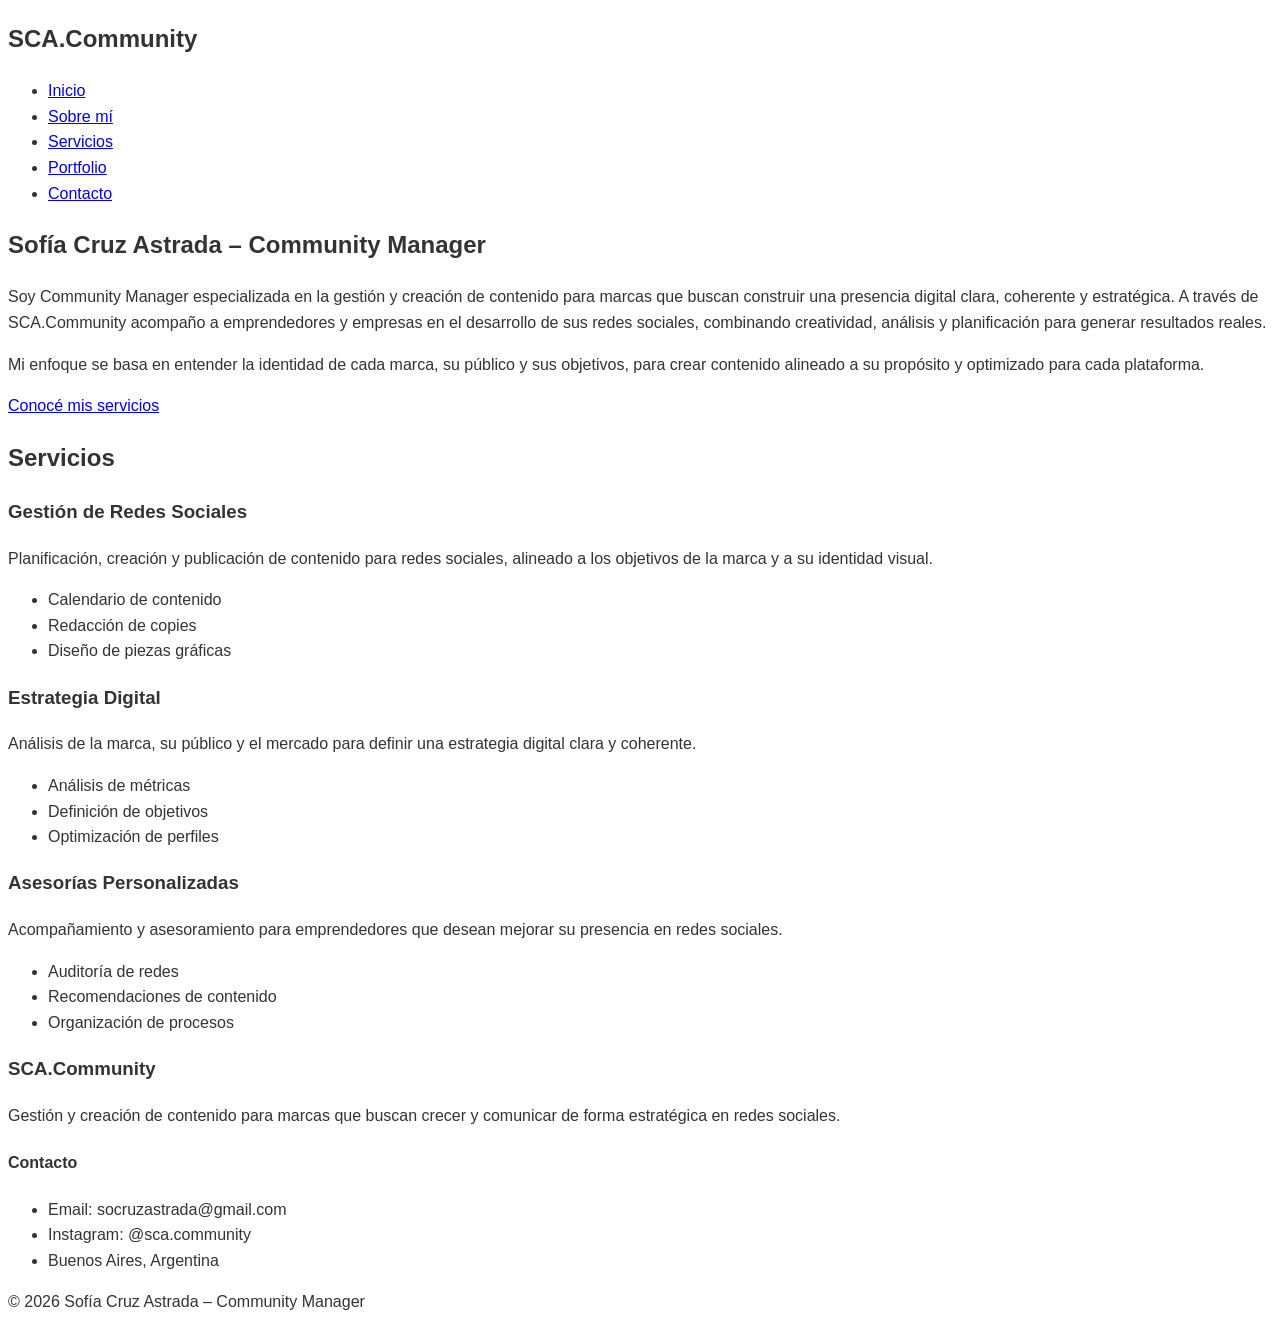
==== index.html @ a54b0c0a "Add files via upload" ====
<!DOCTYPE html>
<html lang="es">
<head>
    <meta charset="UTF-8">
    <title>SCA.Community | Inicio</title>

    <!-- Reset CSS -->
    <link rel="stylesheet" href="css/reset.css">

    <!-- Estilos principales -->
    <link rel="stylesheet" href="css/styles.css">
</head>

<body>

<!--
PreEntrega 1 – Desarrollo Web
Portfolio profesional – SCA.Community
Alumna: Sofía Cruz Astrada
-->

<header>
    <div class="logo">
        <h2>SCA.Community</h2>
    </div>

    <nav>
        <ul class="menu">
            <li><a href="index.html">Inicio</a></li>
            <li><a href="pages/sobre-mi.html">Sobre mí</a></li>
            <li><a href="pages/servicios.html">Servicios</a></li>
            <li><a href="pages/portfolio.html">Portfolio</a></li>
            <li><a href="pages/contacto.html">Contacto</a></li>
        </ul>
    </nav>
</header>

<main>

    <section class="intro">
        <h1>Sofía Cruz Astrada – Community Manager</h1>

        <p>
            Soy Community Manager especializada en la gestión y creación de contenido para marcas
            que buscan construir una presencia digital clara, coherente y estratégica.
            A través de SCA.Community acompaño a emprendedores y empresas en el desarrollo
            de sus redes sociales, combinando creatividad, análisis y planificación
            para generar resultados reales.
        </p>

        <p>
            Mi enfoque se basa en entender la identidad de cada marca, su público y sus objetivos,
            para crear contenido alineado a su propósito y optimizado para cada plataforma.
        </p>

        <a href="pages/servicios.html" class="btn-principal">Conocé mis servicios</a>
    </section>

    <section class="servicios">
        <h2>Servicios</h2>

        <article class="servicio">
            <h3>Gestión de Redes Sociales</h3>
            <p>
                Planificación, creación y publicación de contenido para redes sociales,
                alineado a los objetivos de la marca y a su identidad visual.
            </p>
            <ul>
                <li>Calendario de contenido</li>
                <li>Redacción de copies</li>
                <li>Diseño de piezas gráficas</li>
            </ul>
        </article>

        <article class="servicio">
            <h3>Estrategia Digital</h3>
            <p>
                Análisis de la marca, su público y el mercado para definir una estrategia
                digital clara y coherente.
            </p>
            <ul>
                <li>Análisis de métricas</li>
                <li>Definición de objetivos</li>
                <li>Optimización de perfiles</li>
            </ul>
        </article>

        <article class="servicio">
            <h3>Asesorías Personalizadas</h3>
            <p>
                Acompañamiento y asesoramiento para emprendedores que desean mejorar
                su presencia en redes sociales.
            </p>
            <ul>
                <li>Auditoría de redes</li>
                <li>Recomendaciones de contenido</li>
                <li>Organización de procesos</li>
            </ul>
        </article>
    </section>

</main>

<footer>
    <div class="footer-info">
        <h3>SCA.Community</h3>
        <p>
            Gestión y creación de contenido para marcas que buscan crecer
            y comunicar de forma estratégica en redes sociales.
        </p>
    </div>

    <div class="footer-contacto">
        <h4>Contacto</h4>
        <ul>
            <li>Email: socruzastrada@gmail.com</li>
            <li>Instagram: @sca.community</li>
            <li>Buenos Aires, Argentina</li>
        </ul>
    </div>

    <div class="footer-copy">
        <p>© 2026 Sofía Cruz Astrada – Community Manager</p>
    </div>
</footer>

</body>
</html>
---- css/styles.css ----
/* =====================================
   VARIABLES
===================================== */
:root {
  --sca-bg: hsl(30, 35%, 88%);
  --sca-primary: hsl(290, 52%, 53%);
  --sca-dark: #111111;
  --sca-text: #333333;
  --sca-muted: #555555;

  --radius: 16px;
}

/* =====================================
   BASE
===================================== */
body {
  font-family: Arial, Helvetica, sans-serif;
  color: var(--sca-text);
  background-color: #ffffff;
  line-height: 1.6;
}

img {
  max-width: 100%;
  height: auto;
  display: block;
}

/* =====================================
   NAVBAR (Bootstrap personalizado)
===================================== */
.navbar {
  background-color: var(--sca-primary);
  padding: 16px 0;
}

.navbar .navbar-brand,
.navbar .nav-link {
  color: #111111;
}

.navbar .nav-link:hover {
  text-decoration: underline;
}

.navbar .nav-link.active {
  font-weight: 700;
  text-decoration: underline;
}

/* Botón hamburguesa visible */
.navbar-toggler {
  border: 1px solid rgba(0, 0, 0, 0.3);
}

.navbar-toggler-icon {
  filter: invert(1);
}

/* =====================================
   BOTONES
===================================== */
.btn-primary {
  --bs-btn-bg: #111111;
  --bs-btn-border-color: #111111;
  --bs-btn-hover-bg: #000000;
  --bs-btn-hover-border-color: #000000;
}

/* =====================================
   SECCIONES GENERALES
===================================== */
.section {
  padding: 60px 0;
}

.section--alt {
  background-color: var(--sca-bg);
}

.section__title {
  font-size: clamp(28px, 3vw, 40px);
  margin-bottom: 16px;
}

/* =====================================
   HERO (HOME)
===================================== */
.hero {
  background-color: var(--sca-bg);
  padding: 80px 0;
}

.hero__title {
  font-size: clamp(30px, 3vw, 44px);
  margin-bottom: 16px;
  color: #222222;
}

.hero__text {
  color: var(--sca-muted);
  margin-bottom: 14px;
}

.hero__card {
  background-color: #ffffff;
  border-radius: var(--radius);
  padding: 20px;
  box-shadow: 0 10px 24px rgba(0, 0, 0, 0.06);
  border: 1px solid rgba(0, 0, 0, 0.06);
}

/* =====================================
   CARDS (Servicios + Portfolio)
===================================== */
.service-card {
  border-radius: var(--radius);
  border: 1px solid rgba(0, 0, 0, 0.06);
  box-shadow: 0 10px 24px rgba(0, 0, 0, 0.06);
  transition: transform 0.2s ease, box-shadow 0.2s ease;
}

.service-card:hover {
  transform: translateY(-4px);
  box-shadow: 0 16px 32px rgba(0, 0, 0, 0.1);
}

/* Links utilitarios */
.link-arrow {
  text-decoration: none;
  font-weight: 600;
  color: var(--sca-dark);
}

.link-arrow:hover {
  text-decoration: underline;
}

/* =====================================
   FORMULARIO
===================================== */
form.card {
  border-radius: var(--radius);
}

.form-control:focus {
  border-color: var(--sca-primary);
  box-shadow: 0 0 0 0.2rem rgba(182, 94, 214, 0.25);
}

/* =====================================
   FOOTER
===================================== */
.site-footer {
  background-color: var(--sca-bg);
  padding: 40px 0;
  margin-top: 40px;
}

.site-footer p,
.site-footer li {
  color: var(--sca-muted);
}

.site-footer hr {
  border-color: rgba(0, 0, 0, 0.1);
}

/* =====================================
   RESPONSIVE
===================================== */
@media (max-width: 768px) {
  .hero {
    padding: 60px 0;
  }

  .section {
    padding: 50px 0;
  }
}
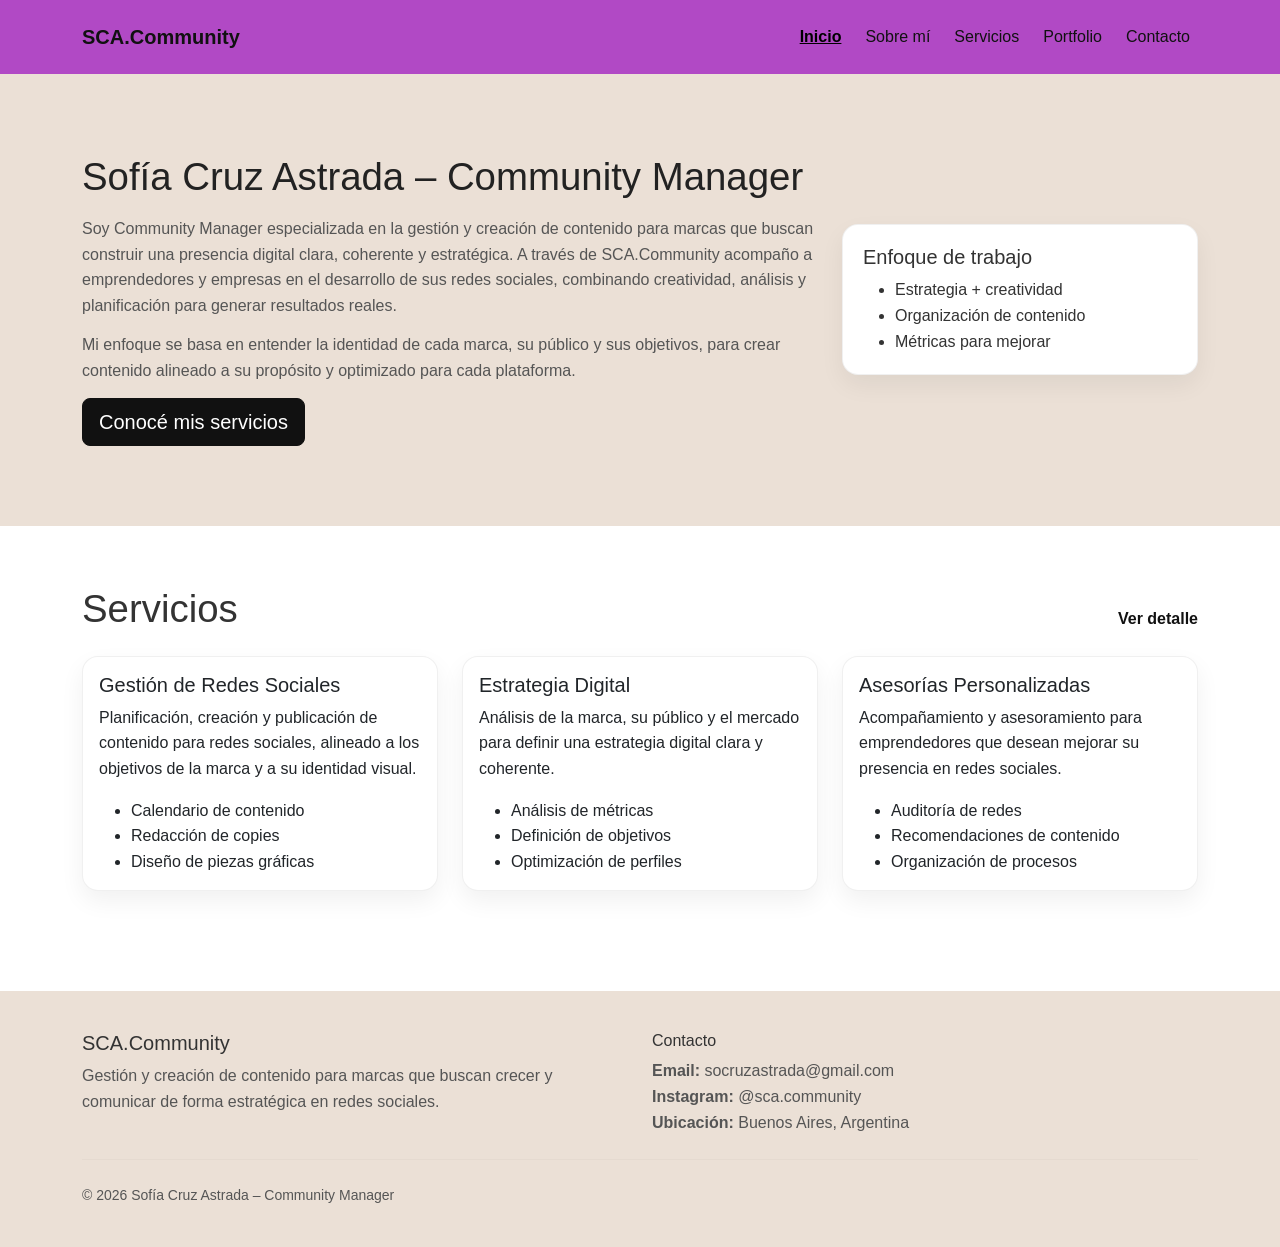
==== commit 92fe02c7: "Entrega final PreEntrega 3 Entrega final PreEntrega 3 - SCSS + responsive + mejoras layout" ====
--- a/index.html
+++ b/index.html
@@ -1,128 +1,191 @@
 <!DOCTYPE html>
 <html lang="es">
 <head>
-    <meta charset="UTF-8">
-    <title>SCA.Community | Inicio</title>
+  <meta charset="UTF-8" />
+  <meta name="viewport" content="width=device-width, initial-scale=1.0" />
+  <title>SCA.Community | Inicio</title>
 
-    <!-- Reset CSS -->
-    <link rel="stylesheet" href="css/reset.css">
+  <!-- Bootstrap CSS (CDN) -->
+  <link
+    href="https://cdn.jsdelivr.net/npm/bootstrap@5.3.3/dist/css/bootstrap.min.css"
+    rel="stylesheet"
+  />
 
-    <!-- Estilos principales -->
-    <link rel="stylesheet" href="css/styles.css">
+  <!-- Reset + Estilos -->
+  <link rel="stylesheet" href="css/reset.css" />
+  <link rel="stylesheet" href="css/styles.css" />
 </head>
 
 <body>
+  <!--
+    PreEntrega 2 – Desarrollo Web
+    Portfolio profesional – SCA.Community
+    Alumna: Sofía Cruz Astrada
+  -->
 
-<!--
-PreEntrega 1 – Desarrollo Web
-Portfolio profesional – SCA.Community
-Alumna: Sofía Cruz Astrada
--->
+  <header class="site-header">
+    <nav class="navbar navbar-expand-lg">
+      <div class="container">
+        <a class="navbar-brand fw-semibold" href="index.html">SCA.Community</a>
 
-<header>
-    <div class="logo">
-        <h2>SCA.Community</h2>
-    </div>
+        <button
+          class="navbar-toggler"
+          type="button"
+          data-bs-toggle="collapse"
+          data-bs-target="#mainNav"
+          aria-controls="mainNav"
+          aria-expanded="false"
+          aria-label="Abrir menú"
+        >
+          <span class="navbar-toggler-icon"></span>
+        </button>
 
-    <nav>
-        <ul class="menu">
-            <li><a href="index.html">Inicio</a></li>
-            <li><a href="pages/sobre-mi.html">Sobre mí</a></li>
-            <li><a href="pages/servicios.html">Servicios</a></li>
-            <li><a href="pages/portfolio.html">Portfolio</a></li>
-            <li><a href="pages/contacto.html">Contacto</a></li>
-        </ul>
+        <div class="collapse navbar-collapse" id="mainNav">
+          <ul class="navbar-nav ms-auto gap-lg-2">
+            <li class="nav-item"><a class="nav-link active" href="index.html">Inicio</a></li>
+            <li class="nav-item"><a class="nav-link" href="pages/sobre-mi.html">Sobre mí</a></li>
+            <li class="nav-item"><a class="nav-link" href="pages/servicios.html">Servicios</a></li>
+            <li class="nav-item"><a class="nav-link" href="pages/portfolio.html">Portfolio</a></li>
+            <li class="nav-item"><a class="nav-link" href="pages/contacto.html">Contacto</a></li>
+          </ul>
+        </div>
+      </div>
     </nav>
-</header>
+  </header>
 
-<main>
+  <main>
+    <!-- HERO / INTRO -->
+    <section class="hero">
+      <div class="container">
+        <div class="row align-items-center g-4">
+          <div class="col-12 col-lg-8">
+            <h1 class="hero__title">Sofía Cruz Astrada – Community Manager</h1>
 
-    <section class="intro">
-        <h1>Sofía Cruz Astrada – Community Manager</h1>
+            <p class="hero__text">
+              Soy Community Manager especializada en la gestión y creación de contenido para marcas
+              que buscan construir una presencia digital clara, coherente y estratégica.
+              A través de SCA.Community acompaño a emprendedores y empresas en el desarrollo
+              de sus redes sociales, combinando creatividad, análisis y planificación
+              para generar resultados reales.
+            </p>
 
-        <p>
-            Soy Community Manager especializada en la gestión y creación de contenido para marcas
-            que buscan construir una presencia digital clara, coherente y estratégica.
-            A través de SCA.Community acompaño a emprendedores y empresas en el desarrollo
-            de sus redes sociales, combinando creatividad, análisis y planificación
-            para generar resultados reales.
-        </p>
+            <p class="hero__text">
+              Mi enfoque se basa en entender la identidad de cada marca, su público y sus objetivos,
+              para crear contenido alineado a su propósito y optimizado para cada plataforma.
+            </p>
 
-        <p>
-            Mi enfoque se basa en entender la identidad de cada marca, su público y sus objetivos,
-            para crear contenido alineado a su propósito y optimizado para cada plataforma.
-        </p>
+            <a class="btn btn-primary btn-lg" href="pages/servicios.html">
+              Conocé mis servicios
+            </a>
+          </div>
 
-        <a href="pages/servicios.html" class="btn-principal">Conocé mis servicios</a>
+          <div class="col-12 col-lg-4">
+            <!-- Si sumás una imagen en el futuro, acordate del alt obligatorio -->
+            <!-- <img src="img/hero.jpg" alt="Sofía Cruz Astrada trabajando en estrategia de redes sociales" class="img-fluid rounded-4 shadow-sm"> -->
+            <div class="hero__card">
+              <h2 class="h5 mb-2">Enfoque de trabajo</h2>
+              <ul class="mb-0">
+                <li>Estrategia + creatividad</li>
+                <li>Organización de contenido</li>
+                <li>Métricas para mejorar</li>
+              </ul>
+            </div>
+          </div>
+        </div>
+      </div>
     </section>
 
-    <section class="servicios">
-        <h2>Servicios</h2>
+    <!-- SERVICIOS -->
+    <section class="section">
+      <div class="container">
+        <div class="d-flex align-items-end justify-content-between gap-3 flex-wrap mb-4">
+          <h2 class="section__title mb-0">Servicios</h2>
+          <a class="link-arrow" href="pages/servicios.html">Ver detalle</a>
+        </div>
 
-        <article class="servicio">
-            <h3>Gestión de Redes Sociales</h3>
-            <p>
-                Planificación, creación y publicación de contenido para redes sociales,
-                alineado a los objetivos de la marca y a su identidad visual.
-            </p>
-            <ul>
-                <li>Calendario de contenido</li>
-                <li>Redacción de copies</li>
-                <li>Diseño de piezas gráficas</li>
-            </ul>
-        </article>
+        <div class="row g-4">
+          <div class="col-12 col-md-6 col-lg-4">
+            <article class="card h-100 service-card">
+              <div class="card-body">
+                <h3 class="h5">Gestión de Redes Sociales</h3>
+                <p>
+                  Planificación, creación y publicación de contenido para redes sociales,
+                  alineado a los objetivos de la marca y a su identidad visual.
+                </p>
+                <ul class="mb-0">
+                  <li>Calendario de contenido</li>
+                  <li>Redacción de copies</li>
+                  <li>Diseño de piezas gráficas</li>
+                </ul>
+              </div>
+            </article>
+          </div>
 
-        <article class="servicio">
-            <h3>Estrategia Digital</h3>
-            <p>
-                Análisis de la marca, su público y el mercado para definir una estrategia
-                digital clara y coherente.
-            </p>
-            <ul>
-                <li>Análisis de métricas</li>
-                <li>Definición de objetivos</li>
-                <li>Optimización de perfiles</li>
-            </ul>
-        </article>
+          <div class="col-12 col-md-6 col-lg-4">
+            <article class="card h-100 service-card">
+              <div class="card-body">
+                <h3 class="h5">Estrategia Digital</h3>
+                <p>
+                  Análisis de la marca, su público y el mercado para definir una estrategia
+                  digital clara y coherente.
+                </p>
+                <ul class="mb-0">
+                  <li>Análisis de métricas</li>
+                  <li>Definición de objetivos</li>
+                  <li>Optimización de perfiles</li>
+                </ul>
+              </div>
+            </article>
+          </div>
 
-        <article class="servicio">
-            <h3>Asesorías Personalizadas</h3>
-            <p>
-                Acompañamiento y asesoramiento para emprendedores que desean mejorar
-                su presencia en redes sociales.
-            </p>
-            <ul>
-                <li>Auditoría de redes</li>
-                <li>Recomendaciones de contenido</li>
-                <li>Organización de procesos</li>
-            </ul>
-        </article>
+          <div class="col-12 col-md-6 col-lg-4">
+            <article class="card h-100 service-card">
+              <div class="card-body">
+                <h3 class="h5">Asesorías Personalizadas</h3>
+                <p>
+                  Acompañamiento y asesoramiento para emprendedores que desean mejorar
+                  su presencia en redes sociales.
+                </p>
+                <ul class="mb-0">
+                  <li>Auditoría de redes</li>
+                  <li>Recomendaciones de contenido</li>
+                  <li>Organización de procesos</li>
+                </ul>
+              </div>
+            </article>
+          </div>
+        </div>
+      </div>
     </section>
+  </main>
 
-</main>
-
-<footer>
-    <div class="footer-info">
-        <h3>SCA.Community</h3>
-        <p>
+  <footer class="site-footer">
+    <div class="container">
+      <div class="row g-4">
+        <div class="col-12 col-lg-6">
+          <h3 class="h5 mb-2">SCA.Community</h3>
+          <p class="mb-0">
             Gestión y creación de contenido para marcas que buscan crecer
             y comunicar de forma estratégica en redes sociales.
-        </p>
+          </p>
+        </div>
+
+        <div class="col-12 col-lg-6">
+          <h4 class="h6 mb-2">Contacto</h4>
+          <ul class="list-unstyled mb-0">
+            <li><span class="fw-semibold">Email:</span> socruzastrada@gmail.com</li>
+            <li><span class="fw-semibold">Instagram:</span> @sca.community</li>
+            <li><span class="fw-semibold">Ubicación:</span> Buenos Aires, Argentina</li>
+          </ul>
+        </div>
+      </div>
+
+      <hr class="my-4" />
+      <p class="mb-0 small">© 2026 Sofía Cruz Astrada – Community Manager</p>
     </div>
+  </footer>
 
-    <div class="footer-contacto">
-        <h4>Contacto</h4>
-        <ul>
-            <li>Email: socruzastrada@gmail.com</li>
-            <li>Instagram: @sca.community</li>
-            <li>Buenos Aires, Argentina</li>
-        </ul>
-    </div>
-
-    <div class="footer-copy">
-        <p>© 2026 Sofía Cruz Astrada – Community Manager</p>
-    </div>
-</footer>
-
+  <!-- Bootstrap JS (CDN) -->
+  <script src="https://cdn.jsdelivr.net/npm/bootstrap@5.3.3/dist/js/bootstrap.bundle.min.js"></script>
 </body>
-</html>
+</html>
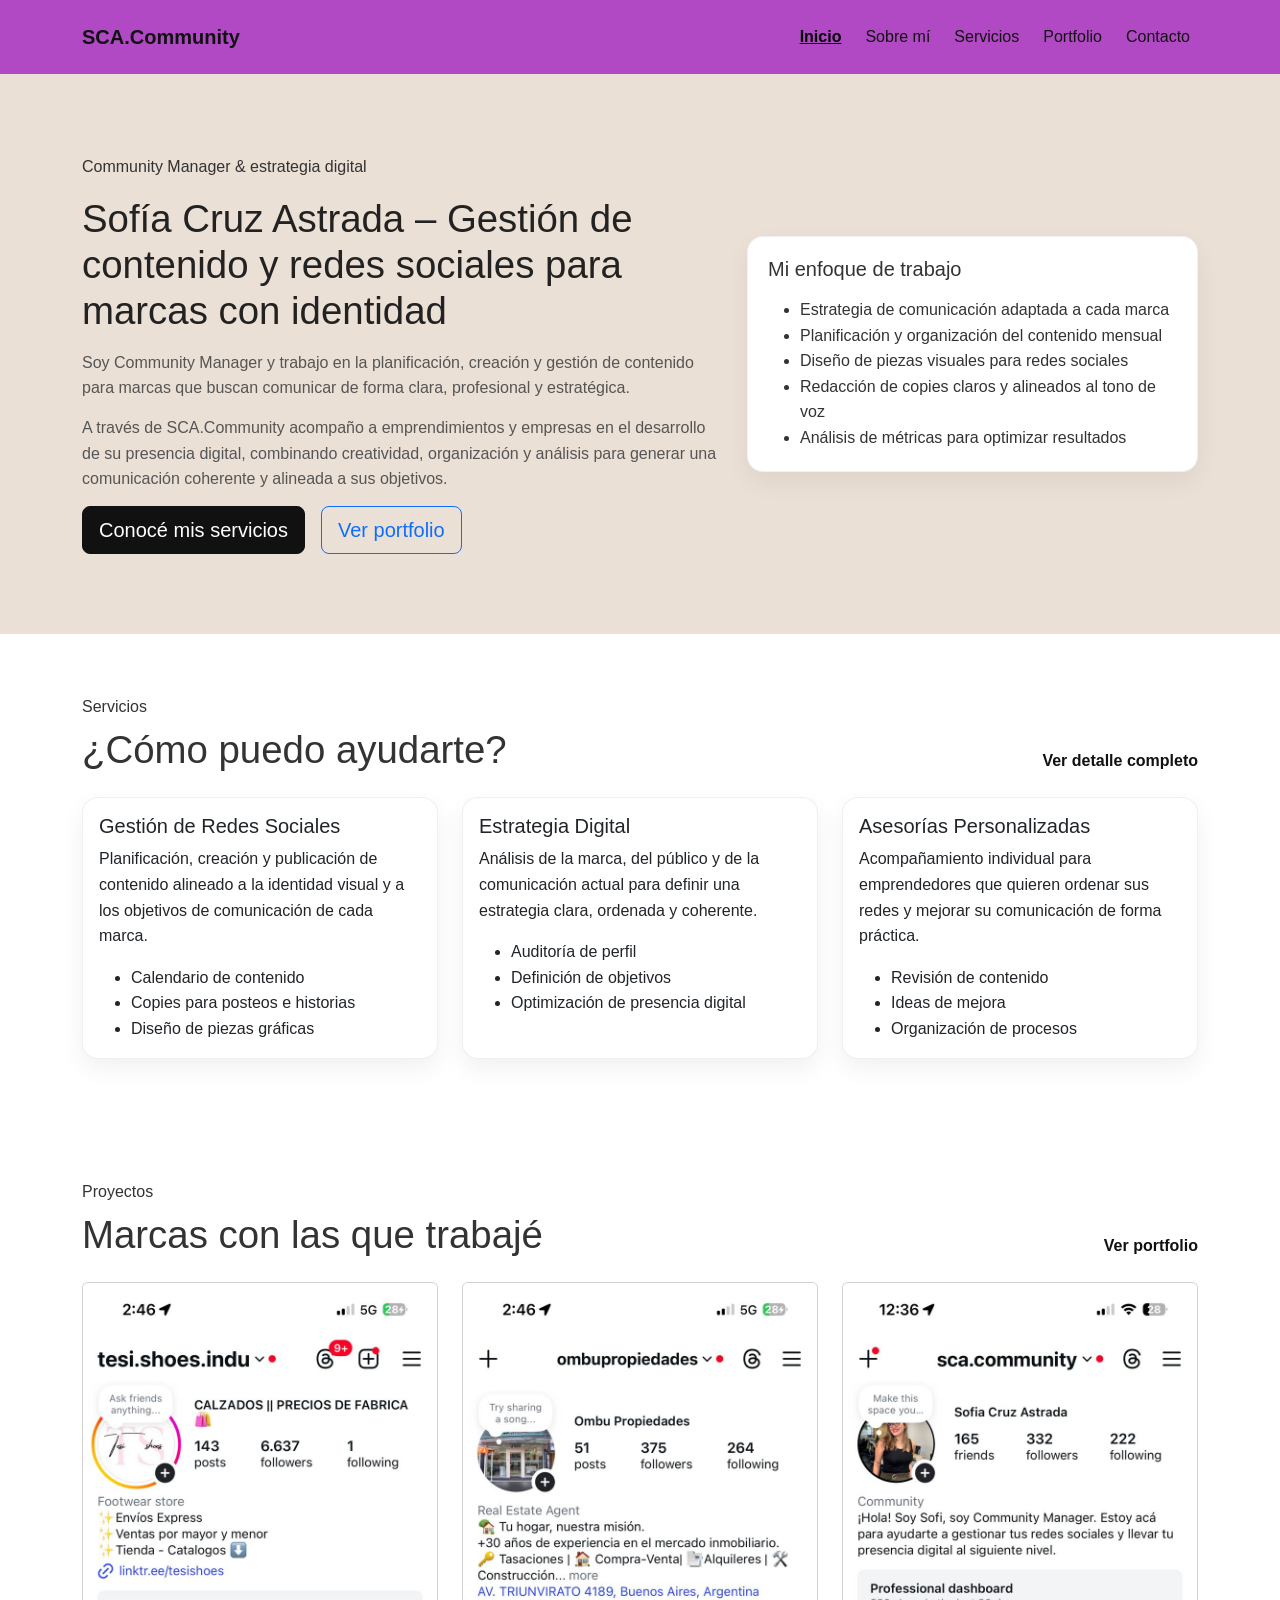
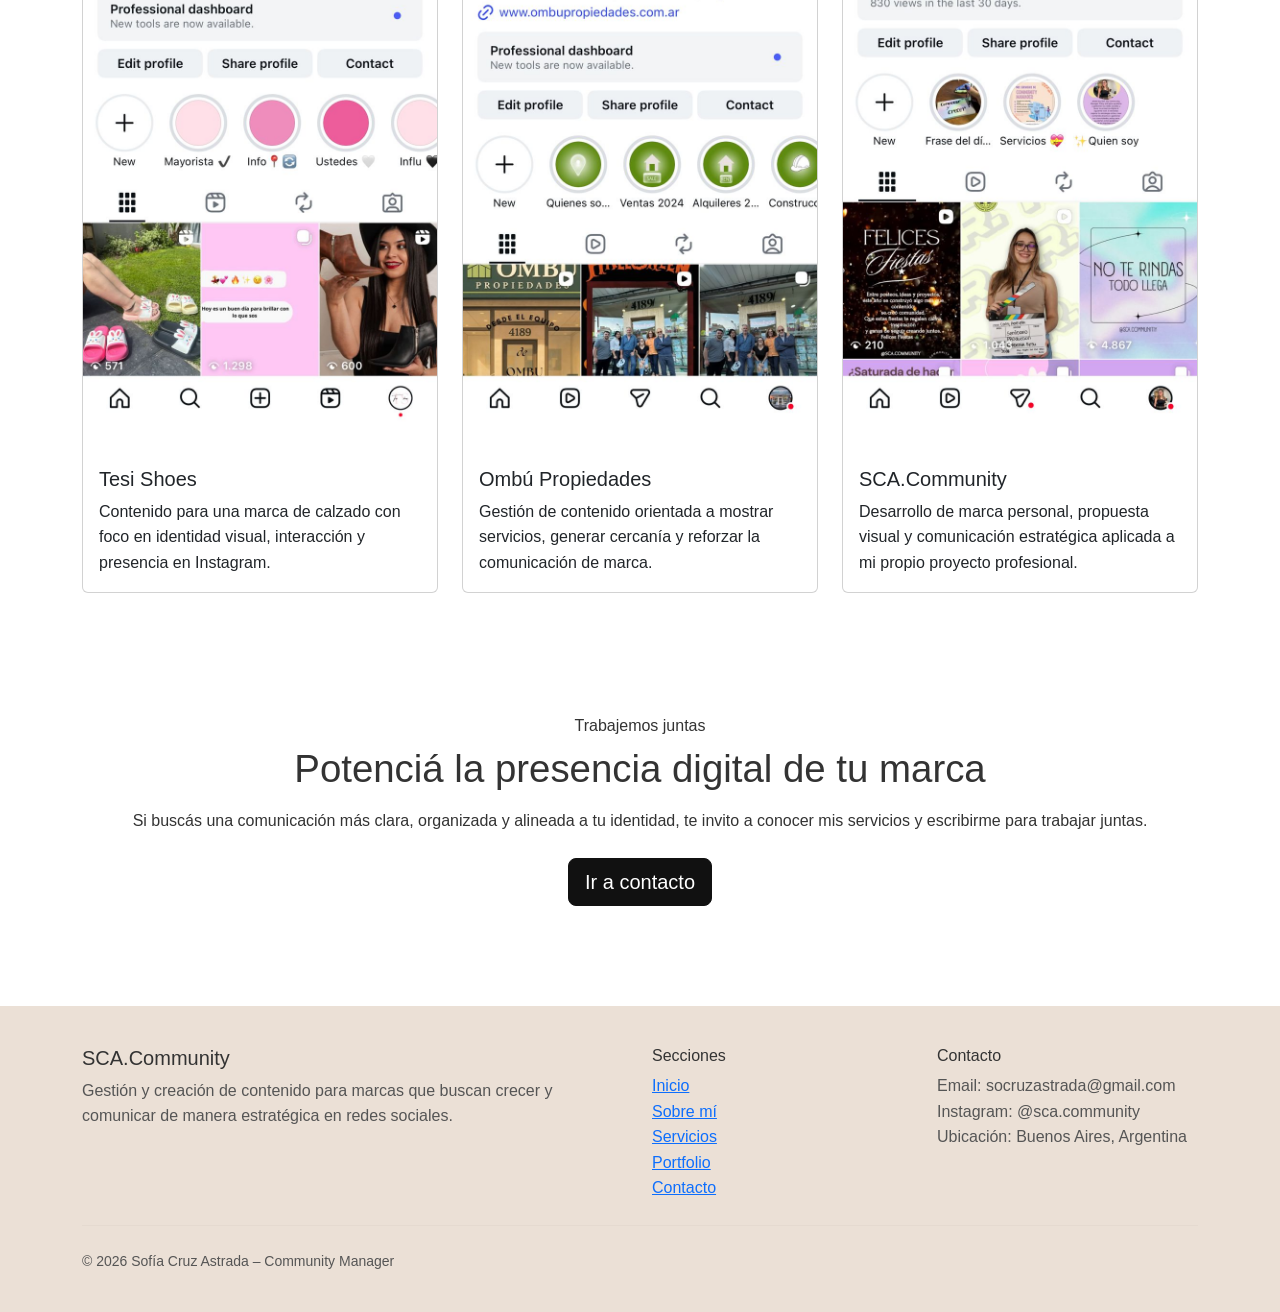
==== commit 6298d3ac: "REENTREGA - Corrección uso de SASS REENTREGA - Corrección uso de SASS" ====
--- a/index.html
+++ b/index.html
@@ -3,26 +3,23 @@
 <head>
   <meta charset="UTF-8" />
   <meta name="viewport" content="width=device-width, initial-scale=1.0" />
+  <meta
+    name="description"
+    content="SCA.Community - Portfolio profesional de Sofía Cruz Astrada, Community Manager especializada en estrategia, contenido y gestión de redes sociales."
+  />
   <title>SCA.Community | Inicio</title>
 
-  <!-- Bootstrap CSS (CDN) -->
+  <!-- Bootstrap CSS -->
   <link
     href="https://cdn.jsdelivr.net/npm/bootstrap@5.3.3/dist/css/bootstrap.min.css"
     rel="stylesheet"
   />
 
-  <!-- Reset + Estilos -->
-  <link rel="stylesheet" href="css/reset.css" />
+  <!-- CSS compilado desde SCSS -->
   <link rel="stylesheet" href="css/styles.css" />
 </head>
 
 <body>
-  <!--
-    PreEntrega 2 – Desarrollo Web
-    Portfolio profesional – SCA.Community
-    Alumna: Sofía Cruz Astrada
-  -->
-
   <header class="site-header">
     <nav class="navbar navbar-expand-lg">
       <div class="container">
@@ -35,18 +32,28 @@
           data-bs-target="#mainNav"
           aria-controls="mainNav"
           aria-expanded="false"
-          aria-label="Abrir menú"
+          aria-label="Abrir menú de navegación"
         >
           <span class="navbar-toggler-icon"></span>
         </button>
 
         <div class="collapse navbar-collapse" id="mainNav">
           <ul class="navbar-nav ms-auto gap-lg-2">
-            <li class="nav-item"><a class="nav-link active" href="index.html">Inicio</a></li>
-            <li class="nav-item"><a class="nav-link" href="pages/sobre-mi.html">Sobre mí</a></li>
-            <li class="nav-item"><a class="nav-link" href="pages/servicios.html">Servicios</a></li>
-            <li class="nav-item"><a class="nav-link" href="pages/portfolio.html">Portfolio</a></li>
-            <li class="nav-item"><a class="nav-link" href="pages/contacto.html">Contacto</a></li>
+            <li class="nav-item">
+              <a class="nav-link active" href="index.html">Inicio</a>
+            </li>
+            <li class="nav-item">
+              <a class="nav-link" href="pages/sobre-mi.html">Sobre mí</a>
+            </li>
+            <li class="nav-item">
+              <a class="nav-link" href="pages/servicios.html">Servicios</a>
+            </li>
+            <li class="nav-item">
+              <a class="nav-link" href="pages/portfolio.html">Portfolio</a>
+            </li>
+            <li class="nav-item">
+              <a class="nav-link" href="pages/contacto.html">Contacto</a>
+            </li>
           </ul>
         </div>
       </div>
@@ -54,40 +61,49 @@
   </header>
 
   <main>
-    <!-- HERO / INTRO -->
+    <!-- HERO -->
     <section class="hero">
       <div class="container">
         <div class="row align-items-center g-4">
-          <div class="col-12 col-lg-8">
-            <h1 class="hero__title">Sofía Cruz Astrada – Community Manager</h1>
-
-            <p class="hero__text">
-              Soy Community Manager especializada en la gestión y creación de contenido para marcas
-              que buscan construir una presencia digital clara, coherente y estratégica.
-              A través de SCA.Community acompaño a emprendedores y empresas en el desarrollo
-              de sus redes sociales, combinando creatividad, análisis y planificación
-              para generar resultados reales.
-            </p>
-
-            <p class="hero__text">
-              Mi enfoque se basa en entender la identidad de cada marca, su público y sus objetivos,
-              para crear contenido alineado a su propósito y optimizado para cada plataforma.
-            </p>
-
-            <a class="btn btn-primary btn-lg" href="pages/servicios.html">
-              Conocé mis servicios
-            </a>
-          </div>
-
-          <div class="col-12 col-lg-4">
-            <!-- Si sumás una imagen en el futuro, acordate del alt obligatorio -->
-            <!-- <img src="img/hero.jpg" alt="Sofía Cruz Astrada trabajando en estrategia de redes sociales" class="img-fluid rounded-4 shadow-sm"> -->
+          <div class="col-12 col-lg-7">
+            <div class="hero__content">
+              <p class="hero__eyebrow">Community Manager & estrategia digital</p>
+
+              <h1 class="hero__title">
+                Sofía Cruz Astrada – Gestión de contenido y redes sociales para marcas con identidad
+              </h1>
+
+              <p class="hero__text">
+                Soy Community Manager y trabajo en la planificación, creación y gestión de contenido
+                para marcas que buscan comunicar de forma clara, profesional y estratégica.
+              </p>
+
+              <p class="hero__text">
+                A través de SCA.Community acompaño a emprendimientos y empresas en el desarrollo de
+                su presencia digital, combinando creatividad, organización y análisis para generar
+                una comunicación coherente y alineada a sus objetivos.
+              </p>
+
+              <div class="hero__actions d-flex flex-wrap gap-3">
+                <a class="btn btn-primary btn-lg" href="pages/servicios.html">
+                  Conocé mis servicios
+                </a>
+                <a class="btn btn-outline-primary btn-lg" href="pages/portfolio.html">
+                  Ver portfolio
+                </a>
+              </div>
+            </div>
+          </div>
+
+          <div class="col-12 col-lg-5">
             <div class="hero__card">
-              <h2 class="h5 mb-2">Enfoque de trabajo</h2>
-              <ul class="mb-0">
-                <li>Estrategia + creatividad</li>
-                <li>Organización de contenido</li>
-                <li>Métricas para mejorar</li>
+              <h2 class="h5 mb-3">Mi enfoque de trabajo</h2>
+              <ul class="hero__list mb-0">
+                <li>Estrategia de comunicación adaptada a cada marca</li>
+                <li>Planificación y organización del contenido mensual</li>
+                <li>Diseño de piezas visuales para redes sociales</li>
+                <li>Redacción de copies claros y alineados al tono de voz</li>
+                <li>Análisis de métricas para optimizar resultados</li>
               </ul>
             </div>
           </div>
@@ -95,26 +111,29 @@
       </div>
     </section>
 
-    <!-- SERVICIOS -->
-    <section class="section">
+    <!-- SERVICIOS DESTACADOS -->
+    <section class="section services-section">
       <div class="container">
         <div class="d-flex align-items-end justify-content-between gap-3 flex-wrap mb-4">
-          <h2 class="section__title mb-0">Servicios</h2>
-          <a class="link-arrow" href="pages/servicios.html">Ver detalle</a>
-        </div>
-
-        <div class="row g-4">
+          <div>
+            <p class="section__eyebrow mb-2">Servicios</p>
+            <h2 class="section__title mb-0">¿Cómo puedo ayudarte?</h2>
+          </div>
+          <a class="link-arrow" href="pages/servicios.html">Ver detalle completo</a>
+        </div>
+
+        <div class="row g-4 services-grid">
           <div class="col-12 col-md-6 col-lg-4">
             <article class="card h-100 service-card">
               <div class="card-body">
                 <h3 class="h5">Gestión de Redes Sociales</h3>
                 <p>
-                  Planificación, creación y publicación de contenido para redes sociales,
-                  alineado a los objetivos de la marca y a su identidad visual.
+                  Planificación, creación y publicación de contenido alineado a la identidad visual
+                  y a los objetivos de comunicación de cada marca.
                 </p>
                 <ul class="mb-0">
                   <li>Calendario de contenido</li>
-                  <li>Redacción de copies</li>
+                  <li>Copies para posteos e historias</li>
                   <li>Diseño de piezas gráficas</li>
                 </ul>
               </div>
@@ -126,13 +145,13 @@
               <div class="card-body">
                 <h3 class="h5">Estrategia Digital</h3>
                 <p>
-                  Análisis de la marca, su público y el mercado para definir una estrategia
-                  digital clara y coherente.
+                  Análisis de la marca, del público y de la comunicación actual para definir una
+                  estrategia clara, ordenada y coherente.
                 </p>
                 <ul class="mb-0">
-                  <li>Análisis de métricas</li>
+                  <li>Auditoría de perfil</li>
                   <li>Definición de objetivos</li>
-                  <li>Optimización de perfiles</li>
+                  <li>Optimización de presencia digital</li>
                 </ul>
               </div>
             </article>
@@ -143,12 +162,12 @@
               <div class="card-body">
                 <h3 class="h5">Asesorías Personalizadas</h3>
                 <p>
-                  Acompañamiento y asesoramiento para emprendedores que desean mejorar
-                  su presencia en redes sociales.
+                  Acompañamiento individual para emprendedores que quieren ordenar sus redes y
+                  mejorar su comunicación de forma práctica.
                 </p>
                 <ul class="mb-0">
-                  <li>Auditoría de redes</li>
-                  <li>Recomendaciones de contenido</li>
+                  <li>Revisión de contenido</li>
+                  <li>Ideas de mejora</li>
                   <li>Organización de procesos</li>
                 </ul>
               </div>
@@ -157,25 +176,117 @@
         </div>
       </div>
     </section>
+
+    <!-- PORTFOLIO DESTACADO -->
+    <section class="section portfolio-preview">
+      <div class="container">
+        <div class="d-flex align-items-end justify-content-between gap-3 flex-wrap mb-4">
+          <div>
+            <p class="section__eyebrow mb-2">Proyectos</p>
+            <h2 class="section__title mb-0">Marcas con las que trabajé</h2>
+          </div>
+          <a class="link-arrow" href="pages/portfolio.html">Ver portfolio</a>
+        </div>
+
+        <div class="row g-4">
+          <div class="col-12 col-md-6 col-lg-4">
+            <article class="card h-100 portfolio-card">
+              <img
+                src="img/tesi-shoes.jpg"
+                class="card-img-top"
+                alt="Proyecto de contenido para Tesi Shoes"
+              />
+              <div class="card-body">
+                <h3 class="h5">Tesi Shoes</h3>
+                <p class="mb-0">
+                  Contenido para una marca de calzado con foco en identidad visual, interacción y
+                  presencia en Instagram.
+                </p>
+              </div>
+            </article>
+          </div>
+
+          <div class="col-12 col-md-6 col-lg-4">
+            <article class="card h-100 portfolio-card">
+              <img
+                src="img/ombu-propiedades.jpg"
+                class="card-img-top"
+                alt="Proyecto de comunicación digital para Ombú Propiedades"
+              />
+              <div class="card-body">
+                <h3 class="h5">Ombú Propiedades</h3>
+                <p class="mb-0">
+                  Gestión de contenido orientada a mostrar servicios, generar cercanía y reforzar la
+                  comunicación de marca.
+                </p>
+              </div>
+            </article>
+          </div>
+
+          <div class="col-12 col-md-6 col-lg-4">
+            <article class="card h-100 portfolio-card">
+              <img
+                src="img/perfil-sca.jpg"
+                class="card-img-top"
+                alt="Identidad visual y proyecto personal de SCA.Community"
+              />
+              <div class="card-body">
+                <h3 class="h5">SCA.Community</h3>
+                <p class="mb-0">
+                  Desarrollo de marca personal, propuesta visual y comunicación estratégica aplicada
+                  a mi propio proyecto profesional.
+                </p>
+              </div>
+            </article>
+          </div>
+        </div>
+      </div>
+    </section>
+
+    <!-- CTA FINAL -->
+    <section class="section cta-section">
+      <div class="container">
+        <div class="cta-box text-center">
+          <p class="section__eyebrow mb-2">Trabajemos juntas</p>
+          <h2 class="section__title">Potenciá la presencia digital de tu marca</h2>
+          <p class="mb-4">
+            Si buscás una comunicación más clara, organizada y alineada a tu identidad, te invito a
+            conocer mis servicios y escribirme para trabajar juntas.
+          </p>
+          <a class="btn btn-primary btn-lg" href="pages/contacto.html">Ir a contacto</a>
+        </div>
+      </div>
+    </section>
   </main>
 
   <footer class="site-footer">
     <div class="container">
-      <div class="row g-4">
+      <div class="row g-4 align-items-start">
         <div class="col-12 col-lg-6">
           <h3 class="h5 mb-2">SCA.Community</h3>
           <p class="mb-0">
-            Gestión y creación de contenido para marcas que buscan crecer
-            y comunicar de forma estratégica en redes sociales.
+            Gestión y creación de contenido para marcas que buscan crecer y comunicar de manera
+            estratégica en redes sociales.
           </p>
         </div>
 
-        <div class="col-12 col-lg-6">
+        <div class="col-12 col-lg-3">
+          <h4 class="h6 mb-2">Secciones</h4>
+          <ul class="list-unstyled mb-0">
+            <li><a href="index.html">Inicio</a></li>
+            <li><a href="pages/sobre-mi.html">Sobre mí</a></li>
+            <li><a href="pages/servicios.html">Servicios</a></li>
+            <li><a href="pages/portfolio.html">Portfolio</a></li>
+            <li><a href="pages/contacto.html">Contacto</a></li>
+          </ul>
+        </div>
+
+        <div class="col-12 col-lg-3">
           <h4 class="h6 mb-2">Contacto</h4>
           <ul class="list-unstyled mb-0">
-            <li><span class="fw-semibold">Email:</span> socruzastrada@gmail.com</li>
-            <li><span class="fw-semibold">Instagram:</span> @sca.community</li>
-            <li><span class="fw-semibold">Ubicación:</span> Buenos Aires, Argentina</li>
+            <li>Email: socruzastrada@gmail.com</li>
+            <li>Instagram: @sca.community</li>
+            <li>Ubicación: Buenos Aires, Argentina</li>
           </ul>
         </div>
       </div>
@@ -185,7 +296,7 @@
     </div>
   </footer>
 
-  <!-- Bootstrap JS (CDN) -->
+  <!-- Bootstrap JS -->
   <script src="https://cdn.jsdelivr.net/npm/bootstrap@5.3.3/dist/js/bootstrap.bundle.min.js"></script>
 </body>
 </html>
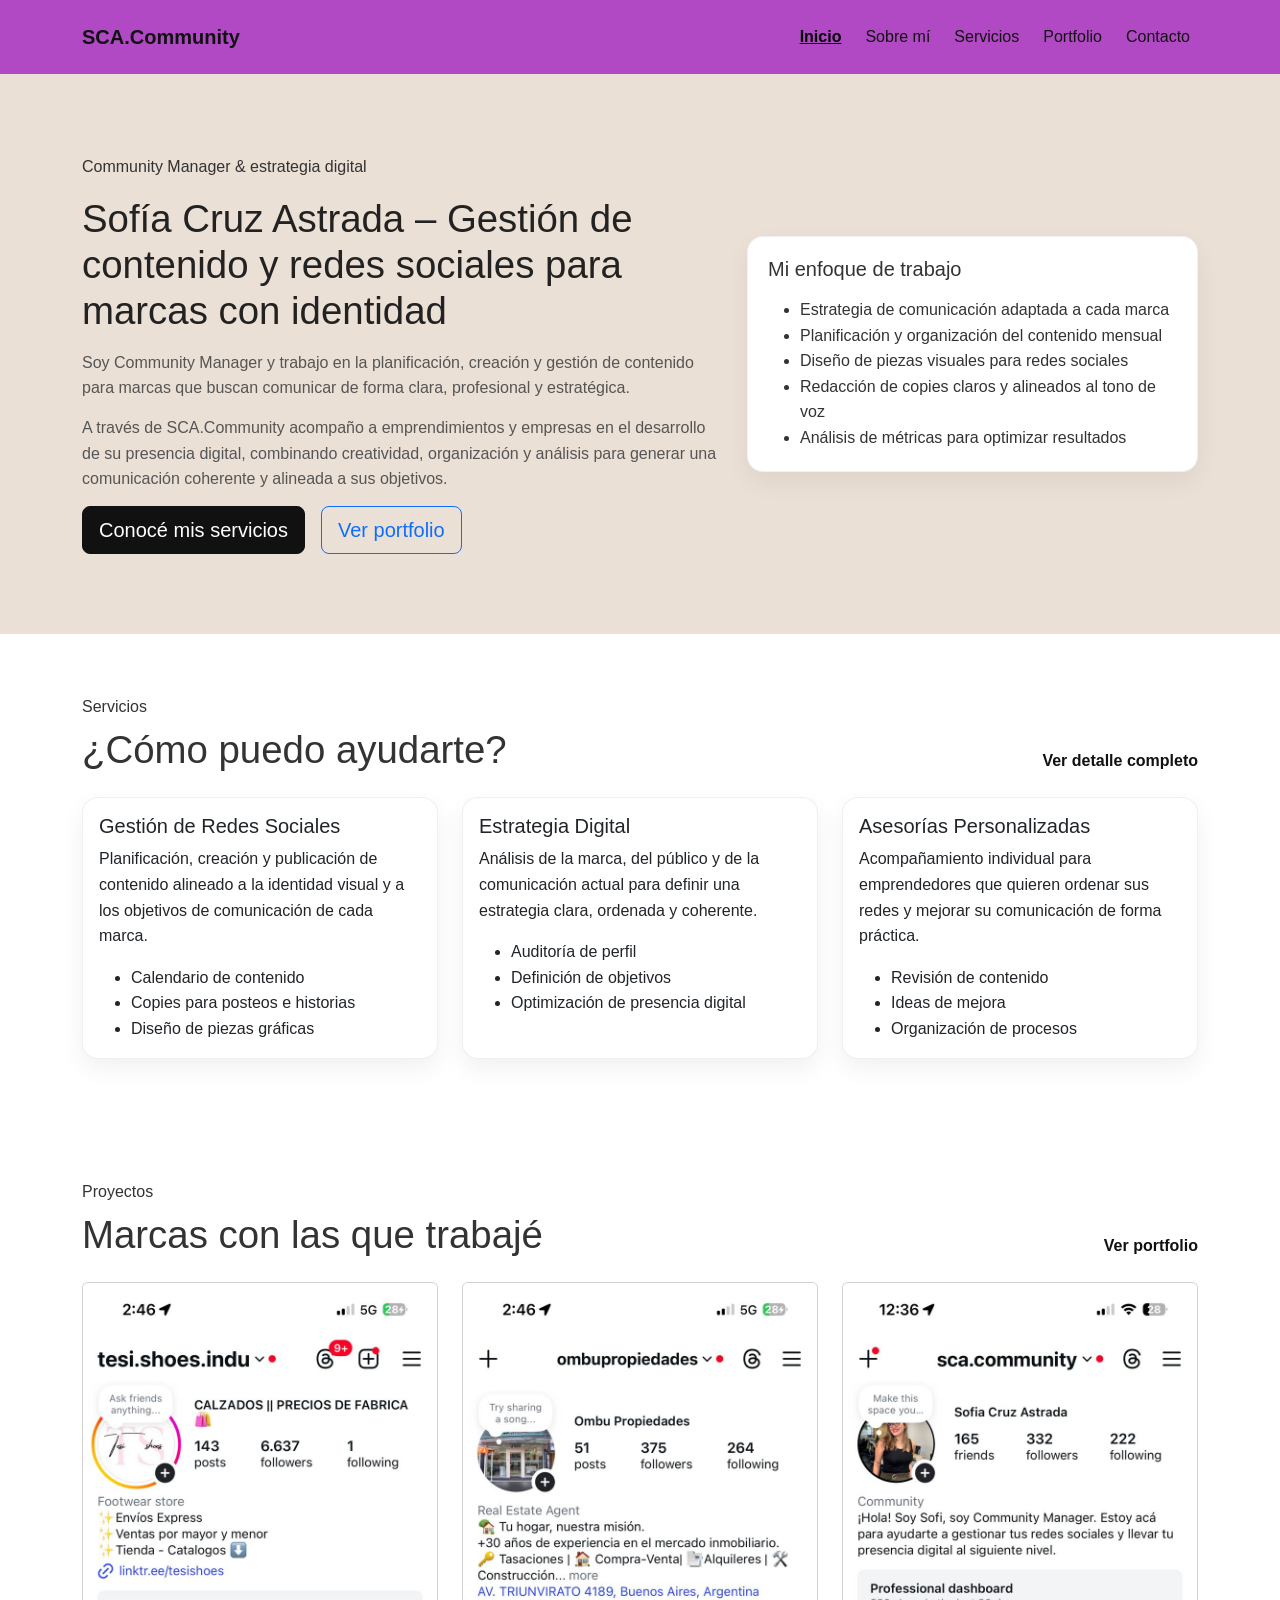
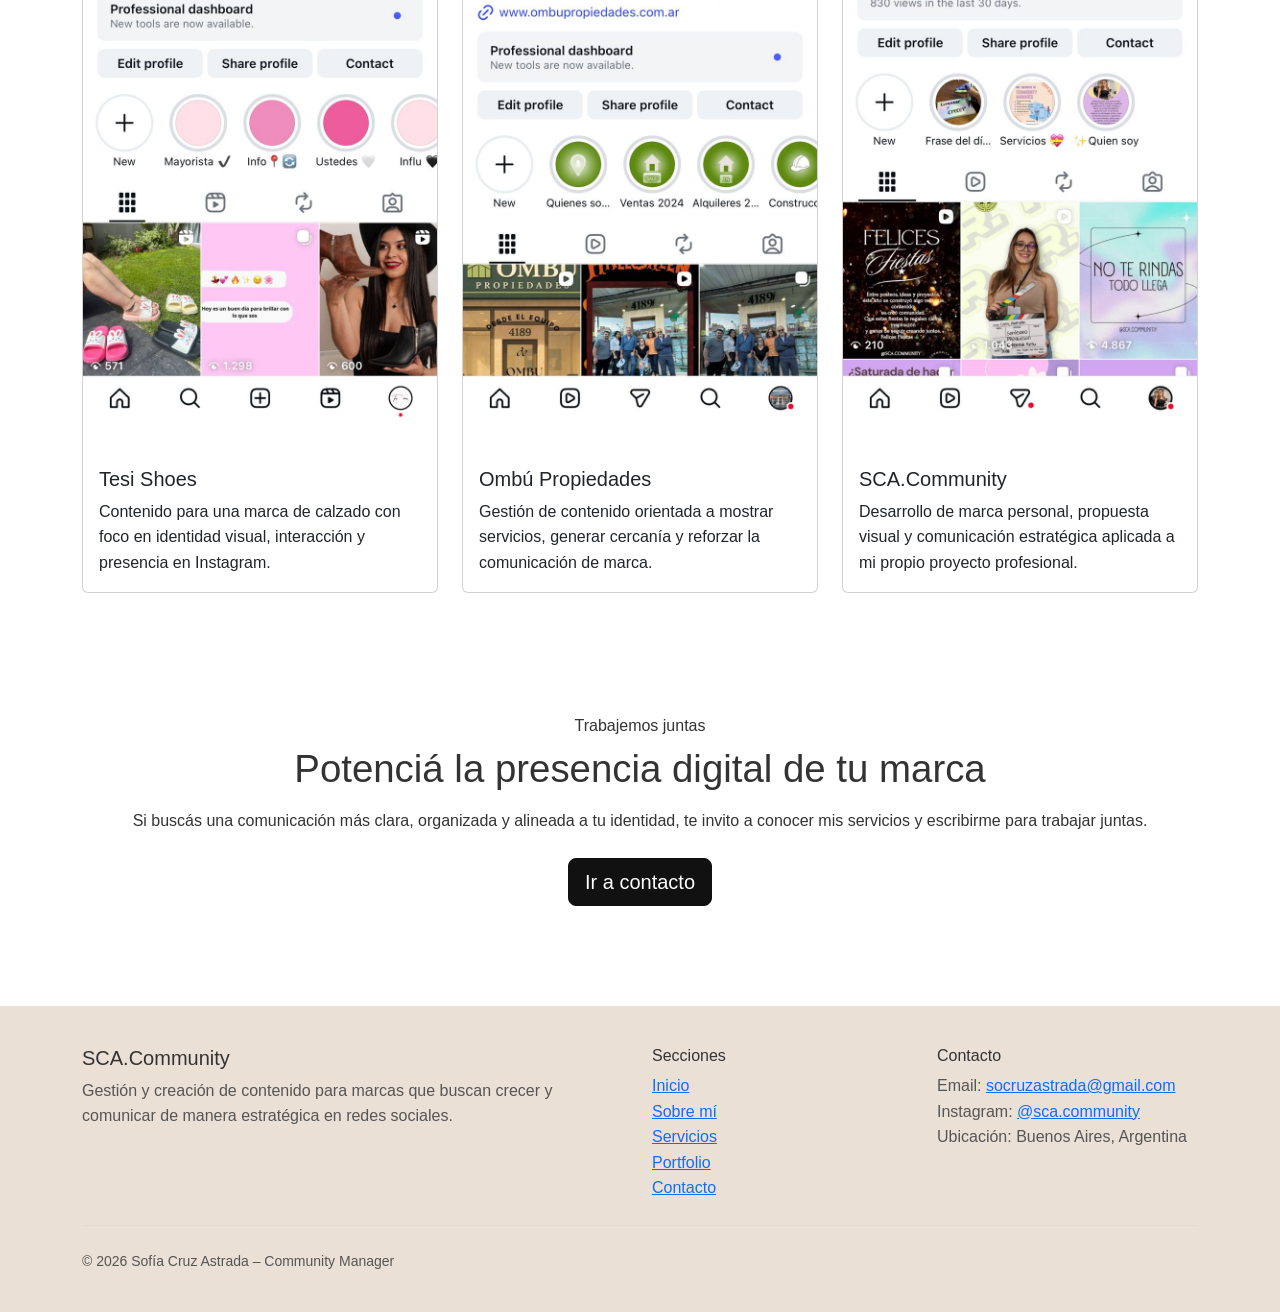
==== commit 75c3d7a4: "ENTREGA FINAL ENTREGA FINAL PARTE 1" ====
--- a/index.html
+++ b/index.html
@@ -7,7 +7,24 @@
     name="description"
     content="SCA.Community - Portfolio profesional de Sofía Cruz Astrada, Community Manager especializada en estrategia, contenido y gestión de redes sociales."
   />
+  <meta
+    name="keywords"
+    content="community manager, redes sociales, estrategia digital, contenido para instagram, gestión de redes, SCA.Community, Sofía Cruz Astrada"
+  />
+  <meta name="author" content="Sofía Cruz Astrada" />
+
+  <meta property="og:title" content="SCA.Community | Community Manager y estrategia digital" />
+  <meta
+    property="og:description"
+    content="Portfolio profesional de Sofía Cruz Astrada, Community Manager especializada en estrategia, contenido y gestión de redes sociales."
+  />
+  <meta property="og:type" content="website" />
+  <meta property="og:locale" content="es_AR" />
+  <meta property="og:image" content="img/perfil-sca.jpg" />
+
   <title>SCA.Community | Inicio</title>
+
+  <link rel="icon" href="img/favicon.png" type="image/png" />
 
   <!-- Bootstrap CSS -->
   <link
@@ -21,7 +38,7 @@
 
 <body>
   <header class="site-header">
-    <nav class="navbar navbar-expand-lg">
+    <nav class="navbar navbar-expand-lg" aria-label="Navegación principal">
       <div class="container">
         <a class="navbar-brand fw-semibold" href="index.html">SCA.Community</a>
 
@@ -40,7 +57,7 @@
         <div class="collapse navbar-collapse" id="mainNav">
           <ul class="navbar-nav ms-auto gap-lg-2">
             <li class="nav-item">
-              <a class="nav-link active" href="index.html">Inicio</a>
+              <a class="nav-link active" href="index.html" aria-current="page">Inicio</a>
             </li>
             <li class="nav-item">
               <a class="nav-link" href="pages/sobre-mi.html">Sobre mí</a>
@@ -67,7 +84,7 @@
         <div class="row align-items-center g-4">
           <div class="col-12 col-lg-7">
             <div class="hero__content">
-              <p class="hero__eyebrow">Community Manager & estrategia digital</p>
+              <p class="hero__eyebrow">Community Manager &amp; estrategia digital</p>
 
               <h1 class="hero__title">
                 Sofía Cruz Astrada – Gestión de contenido y redes sociales para marcas con identidad
@@ -284,15 +301,27 @@
         <div class="col-12 col-lg-3">
           <h4 class="h6 mb-2">Contacto</h4>
           <ul class="list-unstyled mb-0">
-            <li>Email: socruzastrada@gmail.com</li>
-            <li>Instagram: @sca.community</li>
+            <li>
+              Email:
+              <a href="mailto:socruzastrada@gmail.com">socruzastrada@gmail.com</a>
+            </li>
+            <li>
+              Instagram:
+              <a
+                href="https://www.instagram.com/sca.community/"
+                target="_blank"
+                rel="noopener noreferrer"
+              >
+                @sca.community
+              </a>
+            </li>
             <li>Ubicación: Buenos Aires, Argentina</li>
           </ul>
         </div>
       </div>
 
       <hr class="my-4" />
-      <p class="mb-0 small">© 2026 Sofía Cruz Astrada – Community Manager</p>
+      <p class="mb-0 small">&copy; 2026 Sofía Cruz Astrada – Community Manager</p>
     </div>
   </footer>
 
